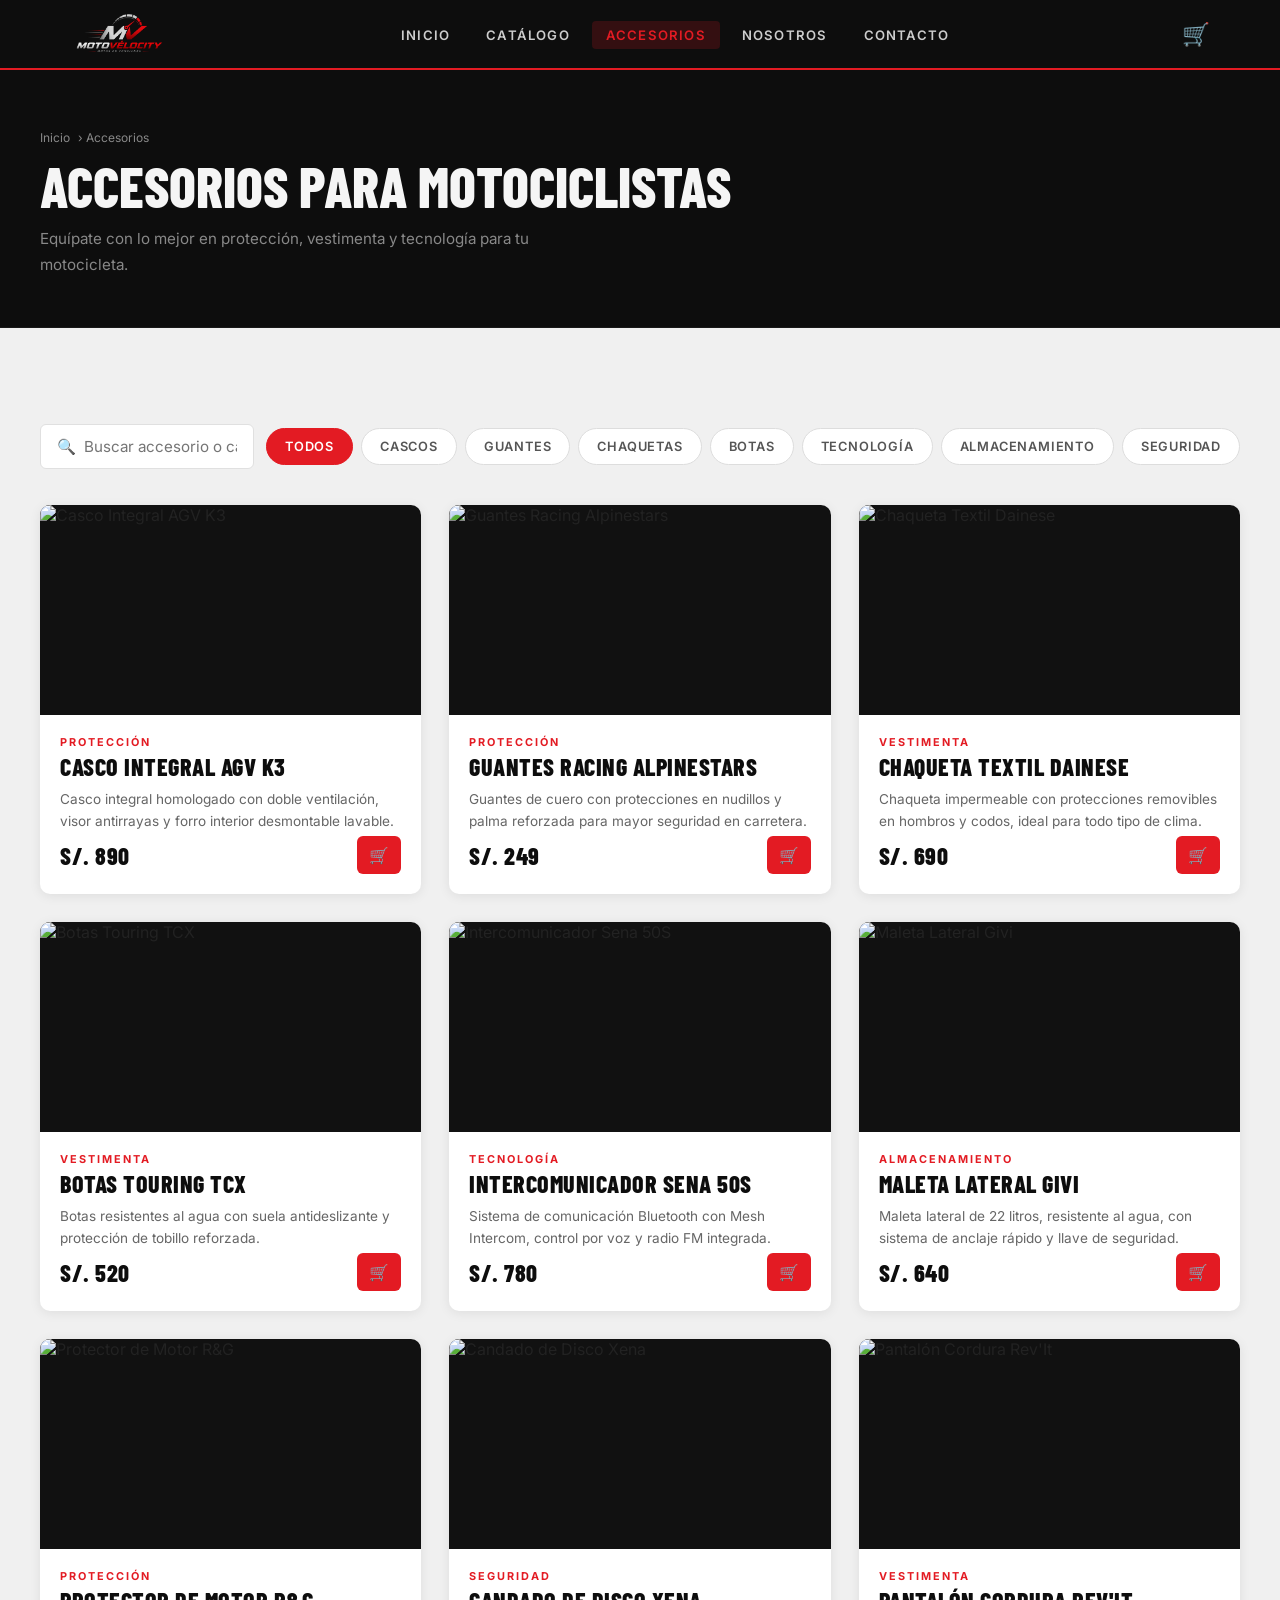
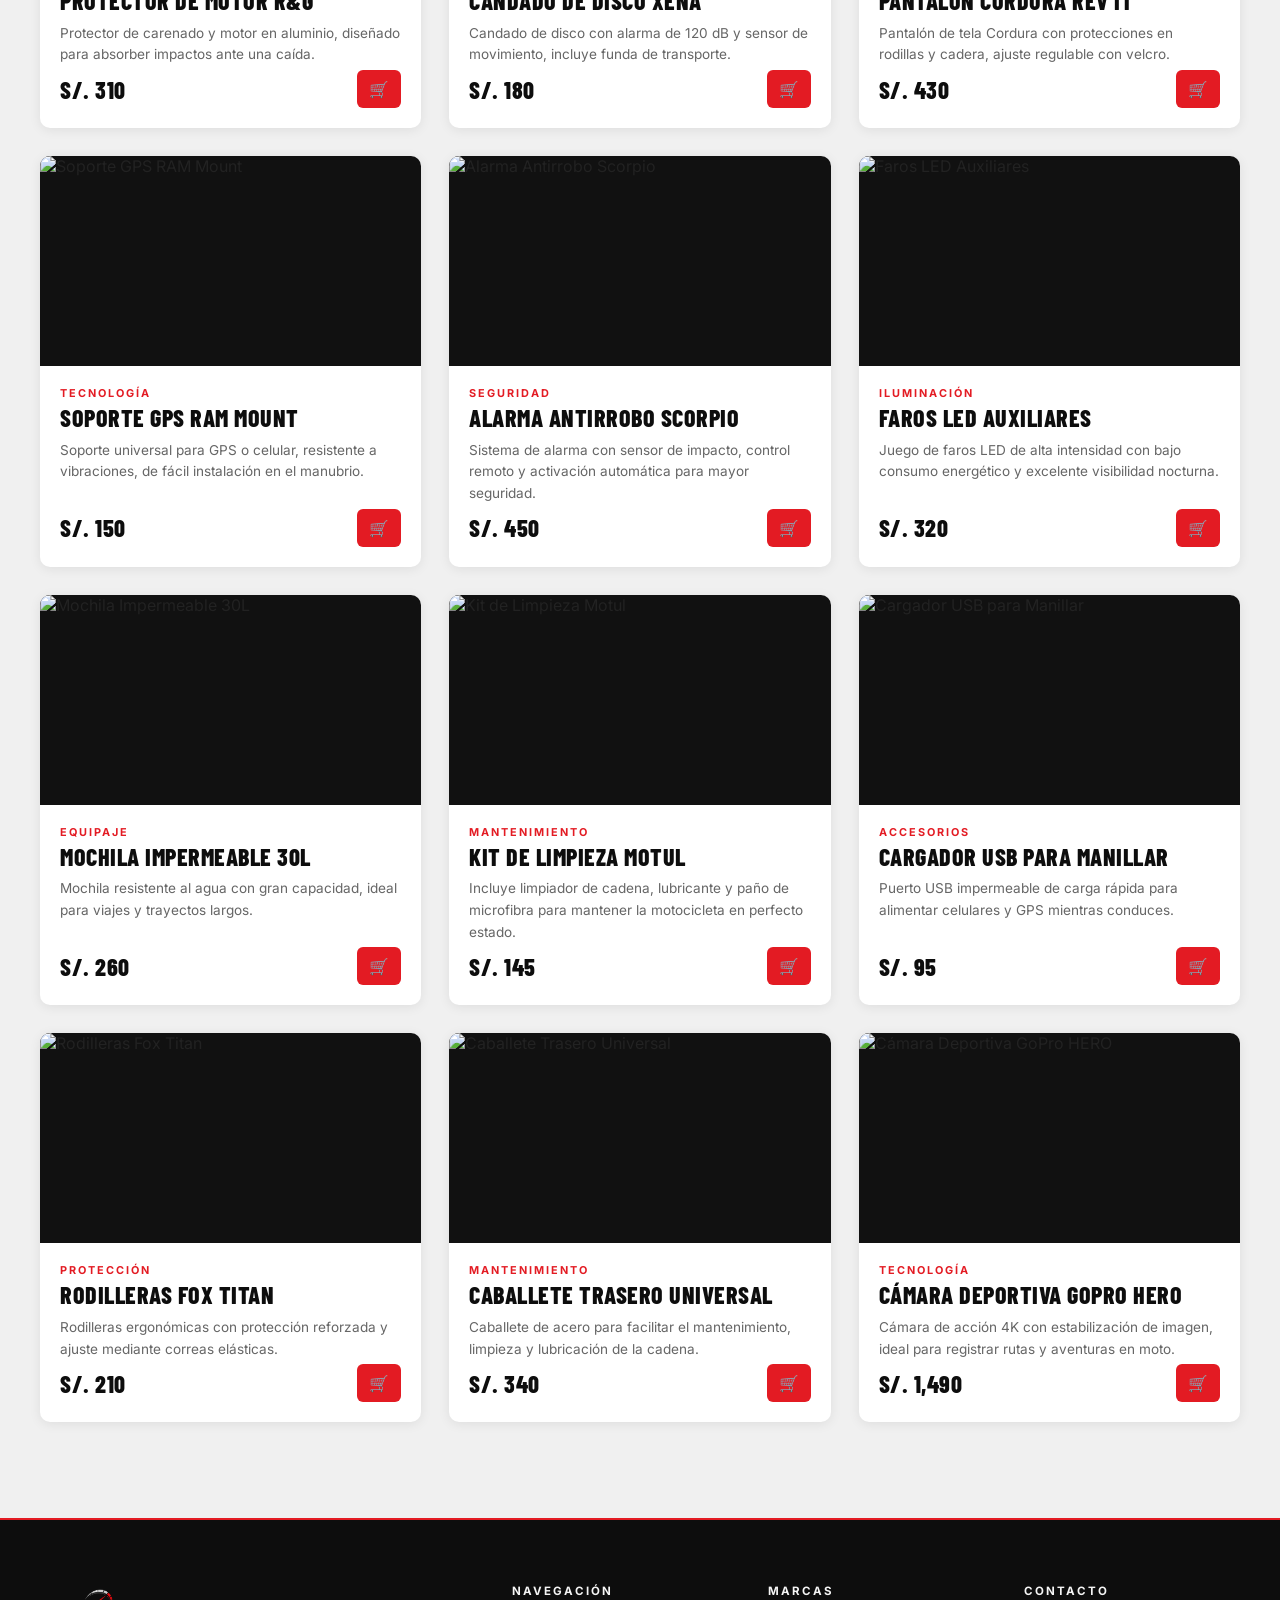
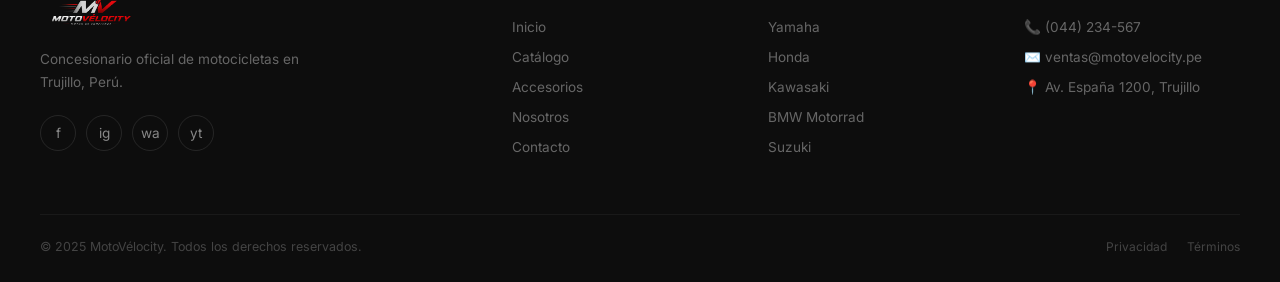
==== accesorios.html @ 713d96ee "Add files via upload" ====
<!DOCTYPE html>
<html lang="es">
<head>
  <meta charset="UTF-8">
  <meta name="viewport" content="width=device-width, initial-scale=1.0">
  <meta name="description" content="Accesorios para motociclistas MotoVélocity — cascos, guantes, chaquetas, botas y más en Trujillo, Perú.">
  <title>MotoVélocity — Accesorios</title>
  <link rel="preconnect" href="https://fonts.googleapis.com">
  <link rel="stylesheet" href="estilos.css">
</head>
<body>

<header>
  <div class="header-inner">
    <a href="index.html" class="logo-link">
      <img src="logo_pagina.png" alt="MotoVélocity" class="logo-img">
    </a>
    <nav>
      <ul class="menu">
        <li><a href="index.html">Inicio</a></li>
        <li><a href="catalogo.html">Catálogo</a></li>
        <li><a href="accesorios.html" class="active">Accesorios</a></li>
        <li><a href="nosotros.html">Nosotros</a></li>
        <li><a href="contacto.html">Contacto</a></li>
      </ul>
    </nav>
    <div class="nav-carrito">
      <button class="btn-carrito" id="btn-carrito" aria-label="Abrir carrito">
        🛒
        <span class="carrito-badge" id="carrito-badge">0</span>
      </button>
      <button class="menu-toggle" id="menu-toggle" aria-label="Menú">
        <span></span><span></span><span></span>
      </button>
    </div>
  </div>
</header>

<div class="carrito-overlay" id="carrito-overlay"></div>
<aside class="carrito-drawer" id="carrito-drawer">
  <div class="carrito-header">
    <h3>Tu Carrito</h3>
    <button class="btn-cerrar-carrito" id="btn-cerrar-carrito">✕</button>
  </div>
  <div class="carrito-items" id="carrito-items"></div>
  <div class="carrito-footer">
    <div class="carrito-total"><span>Total</span><strong id="carrito-total">S/. 0</strong></div>
    <button class="btn-checkout" id="btn-checkout">Reservar ahora</button>
    <button class="btn-vaciar" id="btn-vaciar">Vaciar carrito</button>
  </div>
</aside>
<div class="toast" id="toast"></div>

<main>
  <div class="page-hero">
    <div class="page-hero-inner">
      <div class="breadcrumb"><a href="index.html">Inicio</a> › Accesorios</div>
      <h1>Accesorios para Motociclistas</h1>
      <p>Equípate con lo mejor en protección, vestimenta y tecnología para tu motocicleta.</p>
    </div>
  </div>

  <section class="seccion seccion-clara">
    <div class="contenedor">

      <!-- Buscador y filtros -->
      <div class="barra-busqueda">
        <input type="text" id="buscador-accesorios" class="input-busqueda" placeholder="🔍  Buscar accesorio o categoría...">
        <div class="filtros-grupo">
          <button class="filtro-btn activo" data-filtro="todos">Todos</button>
          <button class="filtro-btn" data-filtro="casco">Cascos</button>
          <button class="filtro-btn" data-filtro="guantes">Guantes</button>
          <button class="filtro-btn" data-filtro="chaqueta">Chaquetas</button>
          <button class="filtro-btn" data-filtro="botas">Botas</button>
          <button class="filtro-btn" data-filtro="intercomunicador">Tecnología</button>
          <button class="filtro-btn" data-filtro="maleta">Almacenamiento</button>
          <button class="filtro-btn" data-filtro="candado">Seguridad</button>
        </div>
      </div>

      <!-- Grid de accesorios (renderizado por JS) -->
      <div class="grid-motos" id="grid-accesorios"></div>
    </div>
  </section>
</main>

<footer>
  <div class="footer-contenido contenedor">
    <div>
      <img src="logo_pagina.png" alt="MotoVélocity" class="footer-logo-img">
      <p class="footer-desc">Concesionario oficial de motocicletas en Trujillo, Perú.</p>
      <div class="footer-social">
        <a href="#" title="Facebook">f</a>
        <a href="#" title="Instagram">ig</a>
        <a href="#" title="WhatsApp">wa</a>
        <a href="#" title="YouTube">yt</a>
      </div>
    </div>
    <div class="footer-col">
      <h4>Navegación</h4>
      <ul>
        <li><a href="index.html">Inicio</a></li>
        <li><a href="catalogo.html">Catálogo</a></li>
        <li><a href="accesorios.html">Accesorios</a></li>
        <li><a href="nosotros.html">Nosotros</a></li>
        <li><a href="contacto.html">Contacto</a></li>
      </ul>
    </div>
    <div class="footer-col">
      <h4>Marcas</h4>
      <ul>
        <li><a href="catalogo.html">Yamaha</a></li>
        <li><a href="catalogo.html">Honda</a></li>
        <li><a href="catalogo.html">Kawasaki</a></li>
        <li><a href="catalogo.html">BMW Motorrad</a></li>
        <li><a href="catalogo.html">Suzuki</a></li>
      </ul>
    </div>
    <div class="footer-col">
      <h4>Contacto</h4>
      <ul>
        <li><a href="tel:+51044234567">📞 (044) 234-567</a></li>
        <li><a href="mailto:ventas@motovelocity.pe">✉️ ventas@motovelocity.pe</a></li>
        <li><a href="#">📍 Av. España 1200, Trujillo</a></li>
      </ul>
    </div>
  </div>
  <div class="footer-bottom contenedor">
    <p class="footer-copy">© 2025 MotoVélocity. Todos los derechos reservados.</p>
    <div class="footer-legal"><a href="#">Privacidad</a><a href="#">Términos</a></div>
  </div>
</footer>

<script src="script.js"></script>
</body>
</html>
---- estilos.css ----
/* ============================================================
   MOTOVELOCITY — ESTILOS PRINCIPALES
   Paleta: #0d0d0d negro | #e31b23 rojo | #f5f5f5 blanco humo
           #1a1a1a carbón | #2c2c2c grafito | #c8a84b dorado
   ============================================================ */

@import url('https://fonts.googleapis.com/css2?family=Barlow+Condensed:wght@400;600;700;800&family=Inter:wght@300;400;500;600&display=swap');

/* ── VARIABLES ─────────────────────────────────────────────── */
:root {
  --rojo:     #e31b23;
  --rojo-osc: #b01219;
  --negro:    #0d0d0d;
  --carbon:   #1a1a1a;
  --grafito:  #2c2c2c;
  --plata:    #888888;
  --humo:     #f0f0f0;
  --blanco:   #f5f5f5;
  --dorado:   #c8a84b;
  --radio:    6px;
  --sombra:   0 4px 24px rgba(0,0,0,0.15);
  --trans:    0.25s ease;
}

/* ── RESET & BASE ───────────────────────────────────────────── */
*, *::before, *::after { margin: 0; padding: 0; box-sizing: border-box; }

html { scroll-behavior: smooth; font-size: 16px; }

body {
  font-family: 'Inter', Arial, sans-serif;
  background-color: var(--humo);
  color: #222;
  overflow-x: hidden;
}

img { display: block; max-width: 100%; }
a { color: inherit; text-decoration: none; }
ul { list-style: none; }
button { font-family: inherit; cursor: pointer; }

/* ── TIPOGRAFÍA DISPLAY ─────────────────────────────────────── */
.display { font-family: 'Barlow Condensed', Arial, sans-serif; }

/* ── ANIMACIONES SCROLL ─────────────────────────────────────── */
.reveal {
  opacity: 0;
  transform: translateY(32px);
  transition: opacity 0.6s ease, transform 0.6s ease;
}
.reveal.visible {
  opacity: 1;
  transform: translateY(0);
}
.reveal-left  { opacity:0; transform:translateX(-40px); transition: opacity .6s ease, transform .6s ease; }
.reveal-right { opacity:0; transform:translateX( 40px); transition: opacity .6s ease, transform .6s ease; }
.reveal-left.visible, .reveal-right.visible { opacity:1; transform:translateX(0); }

/* ── ENCABEZADO ─────────────────────────────────────────────── */
header {
  background-color: var(--negro);
  border-bottom: 2px solid var(--rojo);
  position: sticky;
  top: 0;
  z-index: 200;
  transition: box-shadow var(--trans);
}
header.scrolled { box-shadow: 0 2px 20px rgba(0,0,0,0.5); }

.header-inner {
  max-width: 1200px;
  margin: 0 auto;
  padding: 0 24px;
  height: 68px;
  display: flex;
  align-items: center;
  justify-content: space-between;
  gap: 16px;
}

.logo-link { display: flex; align-items: center; flex-shrink: 0; }
.logo-img  { height: 52px; width: auto; }

/* Nav links */
.menu { display: flex; align-items: center; gap: 8px; }
.menu a {
  color: #ccc;
  font-size: 0.82rem;
  font-weight: 600;
  text-transform: uppercase;
  letter-spacing: 1.2px;
  padding: 6px 14px;
  border-radius: 4px;
  transition: color var(--trans), background var(--trans);
  white-space: nowrap;
}
.menu a:hover, .menu a.active { color: #fff; background: rgba(227,27,35,0.18); }
.menu a.active { color: var(--rojo); }

/* Carrito en nav */
.nav-carrito {
  position: relative;
  display: flex;
  align-items: center;
  gap: 20px;
}
.btn-carrito {
  background: none;
  border: none;
  color: #ccc;
  font-size: 1.4rem;
  padding: 6px;
  display: flex;
  align-items: center;
  gap: 6px;
  transition: color var(--trans);
  position: relative;
}
.btn-carrito:hover { color: var(--rojo); }
.carrito-badge {
  position: absolute;
  top: -4px;
  right: -6px;
  background: var(--rojo);
  color: #fff;
  font-size: 0.65rem;
  font-weight: 700;
  width: 18px;
  height: 18px;
  border-radius: 50%;
  display: flex;
  align-items: center;
  justify-content: center;
  display: none;
}
.carrito-badge.visible { display: flex; }

/* Hamburguesa */
.menu-toggle {
  display: none;
  background: none;
  border: none;
  flex-direction: column;
  gap: 5px;
  padding: 8px;
  align-items: center;
  justify-content: center;
  z-index: 300;
}
.menu-toggle span {
  display: block;
  width: 24px;
  height: 2px;
  background: #ccc;
  border-radius: 2px;
  transition: all 0.3s;
}
.menu-toggle.activo span:nth-child(1) { transform: translateY(7px) rotate(45deg); }
.menu-toggle.activo span:nth-child(2) { opacity: 0; }
.menu-toggle.activo span:nth-child(3) { transform: translateY(-7px) rotate(-45deg); }

/* ── CARRITO LATERAL (DRAWER) ───────────────────────────────── */
.carrito-overlay {
  position: fixed;
  inset: 0;
  background: rgba(0,0,0,0.6);
  z-index: 400;
  opacity: 0;
  pointer-events: none;
  transition: opacity var(--trans);
}
.carrito-overlay.open { opacity: 1; pointer-events: all; }

.carrito-drawer {
  position: fixed;
  top: 0;
  right: -420px;
  width: 380px;
  max-width: 100vw;
  height: 100vh;
  background: var(--carbon);
  z-index: 500;
  display: flex;
  flex-direction: column;
  transition: right 0.35s ease;
  border-left: 2px solid var(--rojo);
}
.carrito-drawer.open { right: 0; }

.carrito-header {
  display: flex;
  align-items: center;
  justify-content: space-between;
  padding: 20px 24px;
  border-bottom: 1px solid var(--grafito);
}
.carrito-header h3 {
  font-family: 'Barlow Condensed', sans-serif;
  font-size: 1.4rem;
  font-weight: 700;
  letter-spacing: 1px;
  color: var(--blanco);
  text-transform: uppercase;
}
.btn-cerrar-carrito {
  background: none;
  border: none;
  color: var(--plata);
  font-size: 1.5rem;
  line-height: 1;
  padding: 4px;
  transition: color var(--trans);
}
.btn-cerrar-carrito:hover { color: var(--rojo); }

.carrito-items {
  flex: 1;
  overflow-y: auto;
  padding: 16px 24px;
}
.carrito-vacio {
  text-align: center;
  padding: 60px 20px;
  color: var(--plata);
}
.carrito-vacio .icon { font-size: 3rem; margin-bottom: 12px; }
.carrito-vacio p { font-size: 0.95rem; }

.carrito-item {
  display: flex;
  gap: 14px;
  align-items: center;
  padding: 14px 0;
  border-bottom: 1px solid rgba(255,255,255,0.06);
}
.carrito-item img {
  width: 70px;
  height: 52px;
  object-fit: cover;
  border-radius: 4px;
  flex-shrink: 0;
}
.carrito-item-info { flex: 1; min-width: 0; }
.carrito-item-info .marca-tag { font-size: 0.68rem; color: var(--rojo); font-weight: 700; text-transform: uppercase; letter-spacing: 1px; }
.carrito-item-info h4 { font-size: 0.9rem; font-weight: 600; color: var(--blanco); margin: 2px 0 4px; white-space: nowrap; overflow: hidden; text-overflow: ellipsis; }
.carrito-item-info .precio-item { font-size: 0.85rem; color: var(--dorado); font-weight: 600; }
.btn-quitar { background: none; border: none; color: var(--plata); font-size: 1rem; padding: 4px; transition: color var(--trans); flex-shrink: 0; }
.btn-quitar:hover { color: var(--rojo); }

.carrito-footer {
  padding: 20px 24px;
  border-top: 1px solid var(--grafito);
}
.carrito-total {
  display: flex;
  justify-content: space-between;
  align-items: center;
  margin-bottom: 16px;
}
.carrito-total span { color: var(--plata); font-size: 0.9rem; }
.carrito-total strong { color: var(--blanco); font-size: 1.2rem; font-family: 'Barlow Condensed', sans-serif; letter-spacing: 1px; }
.btn-checkout {
  width: 100%;
  padding: 14px;
  background: var(--rojo);
  color: #fff;
  border: none;
  border-radius: var(--radio);
  font-size: 0.95rem;
  font-weight: 700;
  text-transform: uppercase;
  letter-spacing: 1px;
  transition: background var(--trans);
  margin-bottom: 10px;
}
.btn-checkout:hover { background: var(--rojo-osc); }
.btn-vaciar {
  width: 100%;
  padding: 10px;
  background: transparent;
  color: var(--plata);
  border: 1px solid var(--grafito);
  border-radius: var(--radio);
  font-size: 0.82rem;
  transition: all var(--trans);
}
.btn-vaciar:hover { border-color: var(--rojo); color: var(--rojo); }

/* ── TOAST NOTIFICACIÓN ─────────────────────────────────────── */
.toast {
  position: fixed;
  bottom: 28px;
  right: 28px;
  background: var(--grafito);
  color: var(--blanco);
  padding: 14px 20px;
  border-radius: var(--radio);
  border-left: 4px solid var(--rojo);
  font-size: 0.88rem;
  font-weight: 500;
  z-index: 600;
  transform: translateY(80px);
  opacity: 0;
  transition: all 0.35s ease;
  max-width: 300px;
}
.toast.show { transform: translateY(0); opacity: 1; }

/* ── HERO ───────────────────────────────────────────────────── */
.seccion-hero {
  position: relative;
  background: var(--negro);
  min-height: 92vh;
  display: flex;
  align-items: center;
  justify-content: center;
  overflow: hidden;
}
.hero-bg {
  position: absolute;
  inset: 0;
  background-image: url('https://images.unsplash.com/photo-1558618666-fcd25c85cd64?w=1800&q=80');
  background-size: cover;
  background-position: center;
  opacity: 0.3;
  transform: scale(1.04);
  transition: transform 8s ease;
}
.seccion-hero:hover .hero-bg { transform: scale(1.0); }
.hero-overlay {
  position: absolute;
  inset: 0;
  background: linear-gradient(135deg, rgba(13,13,13,0.95) 40%, rgba(227,27,35,0.12) 100%);
}

.contenido-hero {
  position: relative;
  z-index: 2;
  text-align: left;
  max-width: 1200px;
  margin: 0 auto;
  padding: 80px 24px;
  width: 100%;
}
.hero-eyebrow {
  display: inline-flex;
  align-items: center;
  gap: 10px;
  font-size: 0.75rem;
  font-weight: 700;
  text-transform: uppercase;
  letter-spacing: 3px;
  color: var(--rojo);
  margin-bottom: 20px;
}
.hero-eyebrow::before {
  content: '';
  display: block;
  width: 32px;
  height: 2px;
  background: var(--rojo);
}
.contenido-hero h1 {
  font-family: 'Barlow Condensed', sans-serif;
  font-size: clamp(3rem, 8vw, 7rem);
  font-weight: 800;
  color: var(--blanco);
  text-transform: uppercase;
  line-height: 0.92;
  letter-spacing: -1px;
  margin-bottom: 8px;
}
.contenido-hero h1 em {
  color: var(--rojo);
  font-style: normal;
  display: block;
}
.contenido-hero .hero-sub {
  font-size: 1.05rem;
  color: #aaa;
  margin: 24px 0 40px;
  max-width: 480px;
  line-height: 1.7;
  font-weight: 300;
}
.botones-hero {
  display: flex;
  flex-wrap: wrap;
  gap: 14px;
}

/* Hero stats */
.hero-stats {
  display: flex;
  gap: 40px;
  margin-top: 64px;
  padding-top: 40px;
  border-top: 1px solid rgba(255,255,255,0.08);
}
.hero-stat-num {
  font-family: 'Barlow Condensed', sans-serif;
  font-size: 2.4rem;
  font-weight: 800;
  color: var(--blanco);
  line-height: 1;
}
.hero-stat-num span { color: var(--rojo); }
.hero-stat-label { font-size: 0.75rem; color: var(--plata); text-transform: uppercase; letter-spacing: 1px; margin-top: 4px; }

/* ── BOTONES GENERALES ──────────────────────────────────────── */
.boton-principal {
  display: inline-flex;
  align-items: center;
  gap: 8px;
  background: var(--rojo);
  color: #fff;
  padding: 14px 32px;
  font-weight: 700;
  font-size: 0.88rem;
  text-transform: uppercase;
  letter-spacing: 1.5px;
  border-radius: var(--radio);
  border: 2px solid var(--rojo);
  transition: background var(--trans), transform var(--trans);
}
.boton-principal:hover { background: var(--rojo-osc); border-color: var(--rojo-osc); transform: translateY(-2px); }

.boton-secundario {
  display: inline-flex;
  align-items: center;
  gap: 8px;
  background: transparent;
  color: var(--blanco);
  padding: 12px 32px;
  font-weight: 700;
  font-size: 0.88rem;
  text-transform: uppercase;
  letter-spacing: 1.5px;
  border-radius: var(--radio);
  border: 2px solid rgba(255,255,255,0.3);
  transition: all var(--trans);
}
.boton-secundario:hover { border-color: var(--blanco); background: rgba(255,255,255,0.08); transform: translateY(-2px); }

/* ── SECCIONES BASE ─────────────────────────────────────────── */
.seccion {
  padding: 96px 24px;
}
.seccion-clara { background: var(--humo); }
.seccion-oscura { background: var(--carbon); }
.seccion-negra  { background: var(--negro); }

.contenedor {
  max-width: 1200px;
  margin: 0 auto;
  width: 100%;
}

.titulo-seccion {
  font-family: 'Barlow Condensed', sans-serif;
  font-size: clamp(1.8rem, 4vw, 2.8rem);
  font-weight: 800;
  text-transform: uppercase;
  letter-spacing: 1px;
  color: var(--negro);
  margin-bottom: 6px;
  line-height: 1.1;
}
.seccion-oscura .titulo-seccion,
.seccion-negra  .titulo-seccion { color: var(--blanco); }

.titulo-seccion::after {
  content: '';
  display: block;
  width: 48px;
  height: 3px;
  background: var(--rojo);
  margin-top: 12px;
}

.subtitulo-seccion {
  font-size: 0.95rem;
  color: #666;
  margin: 14px 0 48px;
  line-height: 1.7;
  max-width: 520px;
  font-weight: 300;
}
.seccion-oscura .subtitulo-seccion,
.seccion-negra  .subtitulo-seccion { color: #999; }

/* ── MARCAS STRIP ───────────────────────────────────────────── */
.marcas-strip {
  background: var(--grafito);
  border-top: 1px solid rgba(255,255,255,0.04);
  border-bottom: 1px solid rgba(255,255,255,0.04);
  padding: 24px 24px;
}
.marcas-inner {
  max-width: 1200px;
  margin: 0 auto;
  display: flex;
  align-items: center;
  justify-content: space-between;
  gap: 24px;
  flex-wrap: wrap;
}
.marca-logo {
  font-family: 'Barlow Condensed', sans-serif;
  font-size: 1.3rem;
  font-weight: 800;
  color: rgba(255,255,255,0.25);
  letter-spacing: 3px;
  text-transform: uppercase;
  transition: color var(--trans);
}
.marca-logo:hover { color: rgba(255,255,255,0.7); }

/* ── FILTROS Y BUSCADOR ─────────────────────────────────────── */
.barra-busqueda {
  display: flex;
  gap: 12px;
  flex-wrap: wrap;
  margin-bottom: 36px;
  align-items: center;
}
.input-busqueda {
  flex: 1;
  min-width: 200px;
  padding: 12px 18px;
  border: 1px solid #ddd;
  border-radius: var(--radio);
  font-size: 0.9rem;
  font-family: inherit;
  background: #fff;
  color: #222;
  outline: none;
  transition: border-color var(--trans), box-shadow var(--trans);
}
.input-busqueda:focus { border-color: var(--rojo); box-shadow: 0 0 0 3px rgba(227,27,35,0.1); }

.filtros-grupo {
  display: flex;
  gap: 8px;
  flex-wrap: wrap;
}
.filtro-btn {
  padding: 10px 18px;
  border: 1.5px solid #ddd;
  border-radius: 30px;
  font-size: 0.8rem;
  font-weight: 600;
  text-transform: uppercase;
  letter-spacing: 0.8px;
  background: #fff;
  color: #555;
  transition: all var(--trans);
}
.filtro-btn:hover { border-color: var(--rojo); color: var(--rojo); }
.filtro-btn.activo { background: var(--rojo); border-color: var(--rojo); color: #fff; }

/* ── GRID CATÁLOGO ──────────────────────────────────────────── */
.grid-motos {
  display: grid;
  grid-template-columns: repeat(auto-fill, minmax(300px, 1fr));
  gap: 28px;
}

.tarjeta-moto {
  background: #fff;
  border-radius: 10px;
  overflow: hidden;
  box-shadow: 0 2px 12px rgba(0,0,0,0.08);
  transition: transform var(--trans), box-shadow var(--trans);
  display: flex;
  flex-direction: column;
}
.tarjeta-moto:hover { transform: translateY(-6px); box-shadow: 0 12px 36px rgba(0,0,0,0.14); }

.tarjeta-img-wrap {
  position: relative;
  overflow: hidden;
  background: #111;
}
.tarjeta-img-wrap img {
  width: 100%;
  height: 210px;
  object-fit: cover;
  transition: transform 0.45s ease;
}
.tarjeta-moto:hover .tarjeta-img-wrap img { transform: scale(1.06); }

.tarjeta-badge {
  position: absolute;
  top: 14px;
  left: 14px;
  background: var(--rojo);
  color: #fff;
  font-size: 0.68rem;
  font-weight: 700;
  text-transform: uppercase;
  letter-spacing: 1px;
  padding: 4px 10px;
  border-radius: 3px;
}
.tarjeta-badge.dorado { background: var(--dorado); color: var(--negro); }

.tarjeta-info {
  padding: 20px;
  display: flex;
  flex-direction: column;
  flex: 1;
}
.marca {
  font-size: 0.68rem;
  font-weight: 700;
  text-transform: uppercase;
  letter-spacing: 2px;
  color: var(--rojo);
  margin-bottom: 5px;
}
.tarjeta-info h3 {
  font-family: 'Barlow Condensed', sans-serif;
  font-size: 1.5rem;
  font-weight: 800;
  text-transform: uppercase;
  letter-spacing: 0.5px;
  color: var(--negro);
  margin-bottom: 8px;
  line-height: 1.1;
}
.tarjeta-info p {
  font-size: 0.85rem;
  color: #666;
  line-height: 1.6;
  flex: 1;
}

.tarjeta-specs {
  display: flex;
  gap: 16px;
  margin: 14px 0;
  padding: 12px 0;
  border-top: 1px solid #f0f0f0;
  border-bottom: 1px solid #f0f0f0;
}
.spec {
  display: flex;
  flex-direction: column;
  gap: 2px;
}
.spec-val { font-size: 0.92rem; font-weight: 700; color: var(--negro); }
.spec-key { font-size: 0.68rem; color: #999; text-transform: uppercase; letter-spacing: 0.8px; }

.tarjeta-footer {
  display: flex;
  align-items: center;
  justify-content: space-between;
  margin-top: 4px;
}
.precio {
  font-family: 'Barlow Condensed', sans-serif;
  font-size: 1.5rem;
  font-weight: 800;
  color: var(--negro);
  letter-spacing: 0.5px;
}
.precio-cuota { font-size: 0.75rem; color: var(--plata); display: block; margin-top: 1px; }

.tarjeta-acciones {
  display: flex;
  gap: 8px;
}
.btn-detalle {
  padding: 9px 16px;
  background: var(--negro);
  color: #fff;
  border: none;
  border-radius: var(--radio);
  font-size: 0.78rem;
  font-weight: 700;
  text-transform: uppercase;
  letter-spacing: 0.8px;
  transition: background var(--trans);
  white-space: nowrap;
}
.btn-detalle:hover { background: var(--grafito); }
.btn-add-carrito {
  padding: 9px 12px;
  background: var(--rojo);
  color: #fff;
  border: none;
  border-radius: var(--radio);
  font-size: 1rem;
  display: flex;
  align-items: center;
  transition: background var(--trans), transform 0.15s;
}
.btn-add-carrito:hover { background: var(--rojo-osc); transform: scale(1.08); }

/* Sin resultados */
.sin-resultados {
  grid-column: 1 / -1;
  text-align: center;
  padding: 60px 20px;
  color: var(--plata);
}
.sin-resultados .icon { font-size: 3rem; margin-bottom: 12px; }

/* ── TABLA COMPARATIVA ──────────────────────────────────────── */
.tabla-contenedor { overflow-x: auto; -webkit-overflow-scrolling: touch; border-radius: 10px; }

table {
  width: 100%;
  min-width: 520px;
  border-collapse: collapse;
  background: var(--grafito);
  border-radius: 10px;
  overflow: hidden;
}
thead { background: var(--rojo); }
thead th {
  color: #fff;
  padding: 16px 20px;
  text-align: left;
  font-size: 0.78rem;
  text-transform: uppercase;
  letter-spacing: 1.2px;
  font-weight: 700;
  white-space: nowrap;
}
tbody tr { border-bottom: 1px solid rgba(255,255,255,0.05); transition: background var(--trans); }
tbody tr:hover { background: rgba(255,255,255,0.05); }
tbody td { padding: 14px 20px; color: #ccc; font-size: 0.88rem; }
tbody td:first-child { color: var(--blanco); font-weight: 600; }
tbody tr:nth-child(even) { background: rgba(255,255,255,0.02); }

/* ── GALERÍA ────────────────────────────────────────────────── */
.galeria-grid {
  display: grid;
  grid-template-columns: repeat(auto-fill, minmax(240px, 1fr));
  gap: 16px;
}
.galeria-item {
  position: relative;
  overflow: hidden;
  border-radius: 8px;
  aspect-ratio: 4/3;
  cursor: pointer;
}
.galeria-item img {
  width: 100%;
  height: 100%;
  object-fit: cover;
  transition: transform 0.45s ease;
}
.galeria-item:hover img { transform: scale(1.08); }
.galeria-item-overlay {
  position: absolute;
  inset: 0;
  background: linear-gradient(to top, rgba(0,0,0,0.5) 0%, transparent 60%);
  opacity: 0;
  transition: opacity var(--trans);
}
.galeria-item:hover .galeria-item-overlay { opacity: 1; }

/* ── VENTAJAS / NOSOTROS ────────────────────────────────────── */
.ventajas-grid {
  display: grid;
  grid-template-columns: repeat(auto-fill, minmax(260px, 1fr));
  gap: 24px;
}
.ventaja {
  background: var(--grafito);
  border-radius: 10px;
  padding: 32px 28px;
  border-top: 3px solid var(--rojo);
  transition: transform var(--trans), box-shadow var(--trans);
}
.ventaja:hover { transform: translateY(-4px); box-shadow: 0 12px 32px rgba(0,0,0,0.3); }
.ventaja-icono { font-size: 2.4rem; margin-bottom: 16px; }
.ventaja h3 {
  font-family: 'Barlow Condensed', sans-serif;
  color: var(--blanco);
  font-size: 1.2rem;
  font-weight: 700;
  text-transform: uppercase;
  letter-spacing: 1px;
  margin-bottom: 10px;
}
.ventaja p { color: #aaa; font-size: 0.88rem; line-height: 1.7; }

/* Equipo */
.equipo-grid {
  display: grid;
  grid-template-columns: repeat(auto-fill, minmax(240px, 1fr));
  gap: 28px;
  margin-top: 12px;
}
.equipo-card {
  text-align: center;
  background: var(--grafito);
  border-radius: 10px;
  overflow: hidden;
  transition: transform var(--trans);
}
.equipo-card:hover { transform: translateY(-4px); }
.equipo-card img { width: 100%; height: 220px; object-fit: cover; object-position: top; filter: grayscale(30%); transition: filter var(--trans); }
.equipo-card:hover img { filter: grayscale(0%); }
.equipo-info { padding: 20px; }
.equipo-info h4 { font-family: 'Barlow Condensed', sans-serif; font-size: 1.2rem; font-weight: 700; color: var(--blanco); text-transform: uppercase; margin-bottom: 4px; }
.equipo-info span { font-size: 0.78rem; color: var(--rojo); font-weight: 600; text-transform: uppercase; letter-spacing: 1px; }

/* Contador */
.contadores-grid {
  display: grid;
  grid-template-columns: repeat(4, 1fr);
  gap: 0;
}
.contador-item {
  text-align: center;
  padding: 40px 20px;
  border-right: 1px solid rgba(255,255,255,0.06);
}
.contador-item:last-child { border-right: none; }
.contador-num {
  font-family: 'Barlow Condensed', sans-serif;
  font-size: clamp(2.5rem, 5vw, 4rem);
  font-weight: 800;
  color: var(--blanco);
  line-height: 1;
  margin-bottom: 8px;
}
.contador-num span { color: var(--rojo); }
.contador-label { font-size: 0.78rem; color: var(--plata); text-transform: uppercase; letter-spacing: 1.5px; }

/* ── TESTIMONIOS ────────────────────────────────────────────── */
.testimonios-grid {
  display: grid;
  grid-template-columns: repeat(auto-fill, minmax(300px, 1fr));
  gap: 24px;
}
.testimonio {
  background: var(--grafito);
  border-radius: 10px;
  padding: 28px;
  position: relative;
}
.testimonio::before {
  content: '"';
  position: absolute;
  top: 16px;
  right: 20px;
  font-size: 5rem;
  color: rgba(227,27,35,0.15);
  font-family: Georgia, serif;
  line-height: 1;
}
.testimonio-estrellas { color: var(--dorado); font-size: 0.9rem; margin-bottom: 14px; }
.testimonio p { font-size: 0.9rem; color: #bbb; line-height: 1.7; margin-bottom: 20px; font-style: italic; }
.testimonio-autor { display: flex; align-items: center; gap: 12px; }
.testimonio-autor img { width: 44px; height: 44px; border-radius: 50%; object-fit: cover; }
.testimonio-autor h5 { font-size: 0.88rem; font-weight: 600; color: var(--blanco); }
.testimonio-autor span { font-size: 0.75rem; color: var(--plata); }

/* ── FORMULARIO DE CONTACTO ─────────────────────────────────── */
.contacto-layout {
  display: grid;
  grid-template-columns: 1fr 2fr;
  gap: 60px;
  align-items: start;
}

.info-contacto { padding-top: 4px; }
.info-contacto h3 {
  font-family: 'Barlow Condensed', sans-serif;
  font-size: 1.4rem;
  font-weight: 700;
  text-transform: uppercase;
  color: var(--negro);
  margin-bottom: 24px;
  letter-spacing: 1px;
}
.contacto-dato {
  display: flex;
  gap: 14px;
  align-items: flex-start;
  margin-bottom: 20px;
}
.contacto-dato-icon { font-size: 1.3rem; margin-top: 2px; flex-shrink: 0; }
.contacto-dato-text strong { display: block; font-size: 0.78rem; font-weight: 700; text-transform: uppercase; letter-spacing: 1px; color: #888; margin-bottom: 3px; }
.contacto-dato-text span { font-size: 0.92rem; color: #333; line-height: 1.5; }

.horario-tabla { margin-top: 28px; }
.horario-tabla h4 { font-size: 0.78rem; font-weight: 700; text-transform: uppercase; letter-spacing: 1px; color: #888; margin-bottom: 12px; }
.horario-fila { display: flex; justify-content: space-between; padding: 8px 0; border-bottom: 1px solid #eee; font-size: 0.85rem; }
.horario-fila:last-child { border-bottom: none; }
.horario-fila span:first-child { color: #555; }
.horario-fila span:last-child { color: var(--negro); font-weight: 600; }

.form-contacto { background: #fff; padding: 40px; border-radius: 12px; box-shadow: var(--sombra); }
.form-row { display: grid; grid-template-columns: 1fr 1fr; gap: 16px; }

.campo { margin-bottom: 20px; }
label {
  display: block;
  font-size: 0.75rem;
  font-weight: 700;
  color: #555;
  text-transform: uppercase;
  letter-spacing: 1px;
  margin-bottom: 7px;
}
input[type="text"],
input[type="email"],
input[type="tel"],
select,
textarea {
  width: 100%;
  padding: 12px 16px;
  border: 1.5px solid #e0e0e0;
  border-radius: var(--radio);
  font-size: 0.95rem;
  color: #222;
  background: #fff;
  font-family: inherit;
  outline: none;
  transition: border-color var(--trans), box-shadow var(--trans);
  -webkit-appearance: none;
  appearance: none;
}
input:focus, select:focus, textarea:focus {
  border-color: var(--rojo);
  box-shadow: 0 0 0 3px rgba(227,27,35,0.1);
}
textarea { resize: vertical; min-height: 120px; }

.campo-checkbox {
  display: flex;
  align-items: flex-start;
  gap: 12px;
  margin-bottom: 24px;
}
.campo-checkbox input[type="checkbox"] {
  width: 18px;
  height: 18px;
  min-width: 18px;
  accent-color: var(--rojo);
  margin-top: 2px;
}
.campo-checkbox label {
  font-size: 0.85rem;
  font-weight: 400;
  text-transform: none;
  letter-spacing: 0;
  color: #666;
  margin-bottom: 0;
  line-height: 1.5;
}
.campo-checkbox label a { color: var(--rojo); }

.boton-enviar {
  width: 100%;
  padding: 15px;
  background: var(--rojo);
  color: #fff;
  border: none;
  border-radius: var(--radio);
  font-size: 0.9rem;
  font-weight: 700;
  text-transform: uppercase;
  letter-spacing: 1.5px;
  cursor: pointer;
  transition: background var(--trans), transform var(--trans);
}
.boton-enviar:hover { background: var(--rojo-osc); transform: translateY(-2px); }

.mensaje-exito {
  display: none;
  margin-top: 16px;
  padding: 14px 18px;
  background: #edfaf3;
  border: 1px solid #6edba7;
  border-radius: var(--radio);
  color: #1a7a4a;
  font-size: 0.88rem;
  font-weight: 600;
  text-align: center;
}

/* ── PÁGINA DE DETALLE ──────────────────────────────────────── */
.detalle-hero {
  background: var(--negro);
  padding: 60px 24px;
}
.detalle-inner {
  max-width: 1200px;
  margin: 0 auto;
  display: grid;
  grid-template-columns: 1fr 1fr;
  gap: 60px;
  align-items: center;
}
.detalle-img-wrap {
  position: relative;
  border-radius: 12px;
  overflow: hidden;
  background: var(--grafito);
}
.detalle-img-wrap img { width: 100%; height: 380px; object-fit: cover; }

.detalle-info .breadcrumb {
  font-size: 0.75rem;
  color: var(--plata);
  margin-bottom: 16px;
  display: flex;
  gap: 8px;
  align-items: center;
}
.detalle-info .breadcrumb a { color: var(--plata); transition: color var(--trans); }
.detalle-info .breadcrumb a:hover { color: var(--rojo); }
.detalle-info .breadcrumb span { color: rgba(255,255,255,0.2); }

.detalle-info .marca-tag { font-size: 0.7rem; font-weight: 700; color: var(--rojo); text-transform: uppercase; letter-spacing: 2px; }
.detalle-info h1 {
  font-family: 'Barlow Condensed', sans-serif;
  font-size: clamp(2rem, 5vw, 3.5rem);
  font-weight: 800;
  color: var(--blanco);
  text-transform: uppercase;
  line-height: 1.0;
  margin: 8px 0 16px;
  letter-spacing: 0.5px;
}
.detalle-info .desc { font-size: 0.92rem; color: #aaa; line-height: 1.8; margin-bottom: 28px; }
.detalle-precio-wrap { margin-bottom: 28px; }
.detalle-precio {
  font-family: 'Barlow Condensed', sans-serif;
  font-size: 2.8rem;
  font-weight: 800;
  color: var(--blanco);
  letter-spacing: 1px;
}
.detalle-precio-cuota { font-size: 0.82rem; color: var(--dorado); margin-top: 4px; }

.detalle-specs-grid {
  display: grid;
  grid-template-columns: repeat(3, 1fr);
  gap: 1px;
  background: rgba(255,255,255,0.06);
  border-radius: 8px;
  overflow: hidden;
  margin-bottom: 28px;
}
.detalle-spec {
  background: var(--grafito);
  padding: 16px 14px;
  text-align: center;
}
.detalle-spec-val { font-family: 'Barlow Condensed', sans-serif; font-size: 1.4rem; font-weight: 800; color: var(--blanco); }
.detalle-spec-key { font-size: 0.68rem; color: var(--plata); text-transform: uppercase; letter-spacing: 0.8px; margin-top: 3px; }

.detalle-acciones { display: flex; gap: 12px; flex-wrap: wrap; }

.ficha-tecnica {
  background: var(--humo);
  padding: 80px 24px;
}
.ficha-grid {
  display: grid;
  grid-template-columns: 1fr 1fr;
  gap: 40px;
  margin-top: 24px;
}
.ficha-grupo h4 {
  font-family: 'Barlow Condensed', sans-serif;
  font-size: 1rem;
  font-weight: 700;
  text-transform: uppercase;
  letter-spacing: 1px;
  color: var(--rojo);
  margin-bottom: 16px;
}
.ficha-fila {
  display: flex;
  justify-content: space-between;
  padding: 10px 0;
  border-bottom: 1px solid #e0e0e0;
  font-size: 0.88rem;
}
.ficha-fila span:first-child { color: #666; }
.ficha-fila span:last-child { color: var(--negro); font-weight: 600; }

/* ── PIE DE PÁGINA ──────────────────────────────────────────── */
footer {
  background: var(--negro);
  border-top: 2px solid var(--rojo);
  padding: 64px 24px 28px;
}
.footer-contenido {
  max-width: 1200px;
  margin: 0 auto 48px;
  display: grid;
  grid-template-columns: 2fr 1fr 1fr 1fr;
  gap: 40px;
}
.footer-logo-img { height: 48px; margin-bottom: 16px; }
.footer-desc { font-size: 0.85rem; color: #666; line-height: 1.7; max-width: 260px; }
.footer-social { display: flex; gap: 10px; margin-top: 20px; }
.footer-social a {
  width: 36px;
  height: 36px;
  border: 1px solid rgba(255,255,255,0.1);
  border-radius: 50%;
  display: flex;
  align-items: center;
  justify-content: center;
  font-size: 0.85rem;
  color: var(--plata);
  transition: all var(--trans);
}
.footer-social a:hover { border-color: var(--rojo); color: var(--rojo); background: rgba(227,27,35,0.1); }

.footer-col h4 {
  font-size: 0.72rem;
  font-weight: 700;
  text-transform: uppercase;
  letter-spacing: 2px;
  color: var(--blanco);
  margin-bottom: 18px;
}
.footer-col ul li { margin-bottom: 10px; }
.footer-col ul a { font-size: 0.85rem; color: #666; transition: color var(--trans); }
.footer-col ul a:hover { color: var(--rojo); }

.footer-bottom {
  max-width: 1200px;
  margin: 0 auto;
  padding-top: 24px;
  border-top: 1px solid rgba(255,255,255,0.05);
  display: flex;
  align-items: center;
  justify-content: space-between;
  gap: 16px;
  flex-wrap: wrap;
}
.footer-copy { font-size: 0.78rem; color: #444; }
.footer-legal { display: flex; gap: 20px; }
.footer-legal a { font-size: 0.75rem; color: #444; transition: color var(--trans); }
.footer-legal a:hover { color: var(--rojo); }

/* ── PÁGINA HERO INTERNA (no inicio) ───────────────────────── */
.page-hero {
  background: var(--negro);
  padding: 60px 24px 50px;
  border-bottom: 1px solid rgba(255,255,255,0.05);
}
.page-hero-inner {
  max-width: 1200px;
  margin: 0 auto;
}
.page-hero .breadcrumb {
  display: flex;
  gap: 8px;
  align-items: center;
  font-size: 0.75rem;
  color: var(--plata);
  margin-bottom: 12px;
}
.page-hero .breadcrumb a { color: var(--plata); transition: color var(--trans); }
.page-hero .breadcrumb a:hover { color: var(--rojo); }
.page-hero h1 {
  font-family: 'Barlow Condensed', sans-serif;
  font-size: clamp(2rem, 5vw, 3.5rem);
  font-weight: 800;
  color: var(--blanco);
  text-transform: uppercase;
  line-height: 1.05;
}
.page-hero p { font-size: 0.95rem; color: #888; margin-top: 10px; max-width: 520px; line-height: 1.7; }

/* ── BAND CTA ───────────────────────────────────────────────── */
.band-cta {
  background: var(--rojo);
  padding: 60px 24px;
  text-align: center;
}
.band-cta h2 {
  font-family: 'Barlow Condensed', sans-serif;
  font-size: clamp(1.8rem, 4vw, 3rem);
  font-weight: 800;
  color: #fff;
  text-transform: uppercase;
  margin-bottom: 10px;
}
.band-cta p { font-size: 0.95rem; color: rgba(255,255,255,0.8); margin-bottom: 28px; }
.band-cta .boton-principal { background: #fff; color: var(--rojo); border-color: #fff; }
.band-cta .boton-principal:hover { background: rgba(255,255,255,0.9); }

/* ── RESPONSIVE ─────────────────────────────────────────────── */
@media (max-width: 1024px) {
  .footer-contenido { grid-template-columns: 1fr 1fr; }
  .contadores-grid { grid-template-columns: repeat(2, 1fr); }
  .contador-item:nth-child(2) { border-right: none; }
  .contador-item:nth-child(3) { border-top: 1px solid rgba(255,255,255,0.06); }
  .contacto-layout { grid-template-columns: 1fr; gap: 36px; }
  .form-contacto { padding: 28px; }
  .detalle-inner { grid-template-columns: 1fr; gap: 36px; }
  .ficha-grid { grid-template-columns: 1fr; }
}

@media (max-width: 768px) {
  /* Nav */
  .menu-toggle { display: flex; }
  nav {
    position: fixed;
    top: 70px;
    left: 0;
    right: 0;
    background: var(--negro);
    border-bottom: 2px solid var(--rojo);
    max-height: 0;
    overflow: hidden;
    transition: max-height 0.35s ease;
    z-index: 150;
  }
  nav.aberto { max-height: 400px; }
  .menu { flex-direction: column; gap: 0; padding: 12px 0; }
  .menu a { padding: 14px 24px; border-bottom: 1px solid rgba(255,255,255,0.05); border-radius: 0; display: block; }

  /* Sections */
  .seccion { padding: 60px 20px; }
  .hero-stats { gap: 24px; flex-wrap: wrap; }
  .contenido-hero { text-align: center; }
  .hero-eyebrow { justify-content: center; }
  .contenido-hero .hero-sub { margin-left: auto; margin-right: auto; }
  .botones-hero { justify-content: center; }

  /* Grid */
  .grid-motos { grid-template-columns: repeat(auto-fill, minmax(260px, 1fr)); }
  .ventajas-grid { grid-template-columns: 1fr; }
  .equipo-grid { grid-template-columns: repeat(2, 1fr); }
  .testimonios-grid { grid-template-columns: 1fr; }
  .footer-contenido { grid-template-columns: 1fr 1fr; }
  .marcas-inner { justify-content: center; }
  .contadores-grid { grid-template-columns: repeat(2, 1fr); }

  .detalle-img-wrap img { height: 260px; }
  .detalle-specs-grid { grid-template-columns: repeat(3, 1fr); }

  .form-row { grid-template-columns: 1fr; }
}

@media (max-width: 520px) {
  .header-inner { height: auto; min-height: 60px; padding: 10px 16px; }
  .logo-img { height: 44px; }

  .seccion { padding: 48px 16px; }
  .grid-motos { grid-template-columns: 1fr; }
  .galeria-grid { grid-template-columns: repeat(2, 1fr); }
  .equipo-grid { grid-template-columns: 1fr; }
  .footer-contenido { grid-template-columns: 1fr; }
  .contadores-grid { grid-template-columns: 1fr 1fr; }

  .boton-principal, .boton-secundario { width: 100%; justify-content: center; padding: 14px 20px; }

  input[type="text"],
  input[type="email"],
  input[type="tel"],
  select, textarea { font-size: 16px; }

  .detalle-specs-grid { grid-template-columns: repeat(2, 1fr); }
  .ficha-grid { grid-template-columns: 1fr; }

  .footer-bottom { flex-direction: column; text-align: center; }
  .footer-legal { flex-wrap: wrap; justify-content: center; }

  .carrito-drawer { width: 100%; }

  .hero-stats { flex-direction: column; gap: 16px; border-top: none; padding-top: 0; margin-top: 36px; }
}

@media (prefers-reduced-motion: reduce) {
  .reveal, .reveal-left, .reveal-right { transition: none; opacity: 1; transform: none; }
  .hero-bg { transition: none; }
}
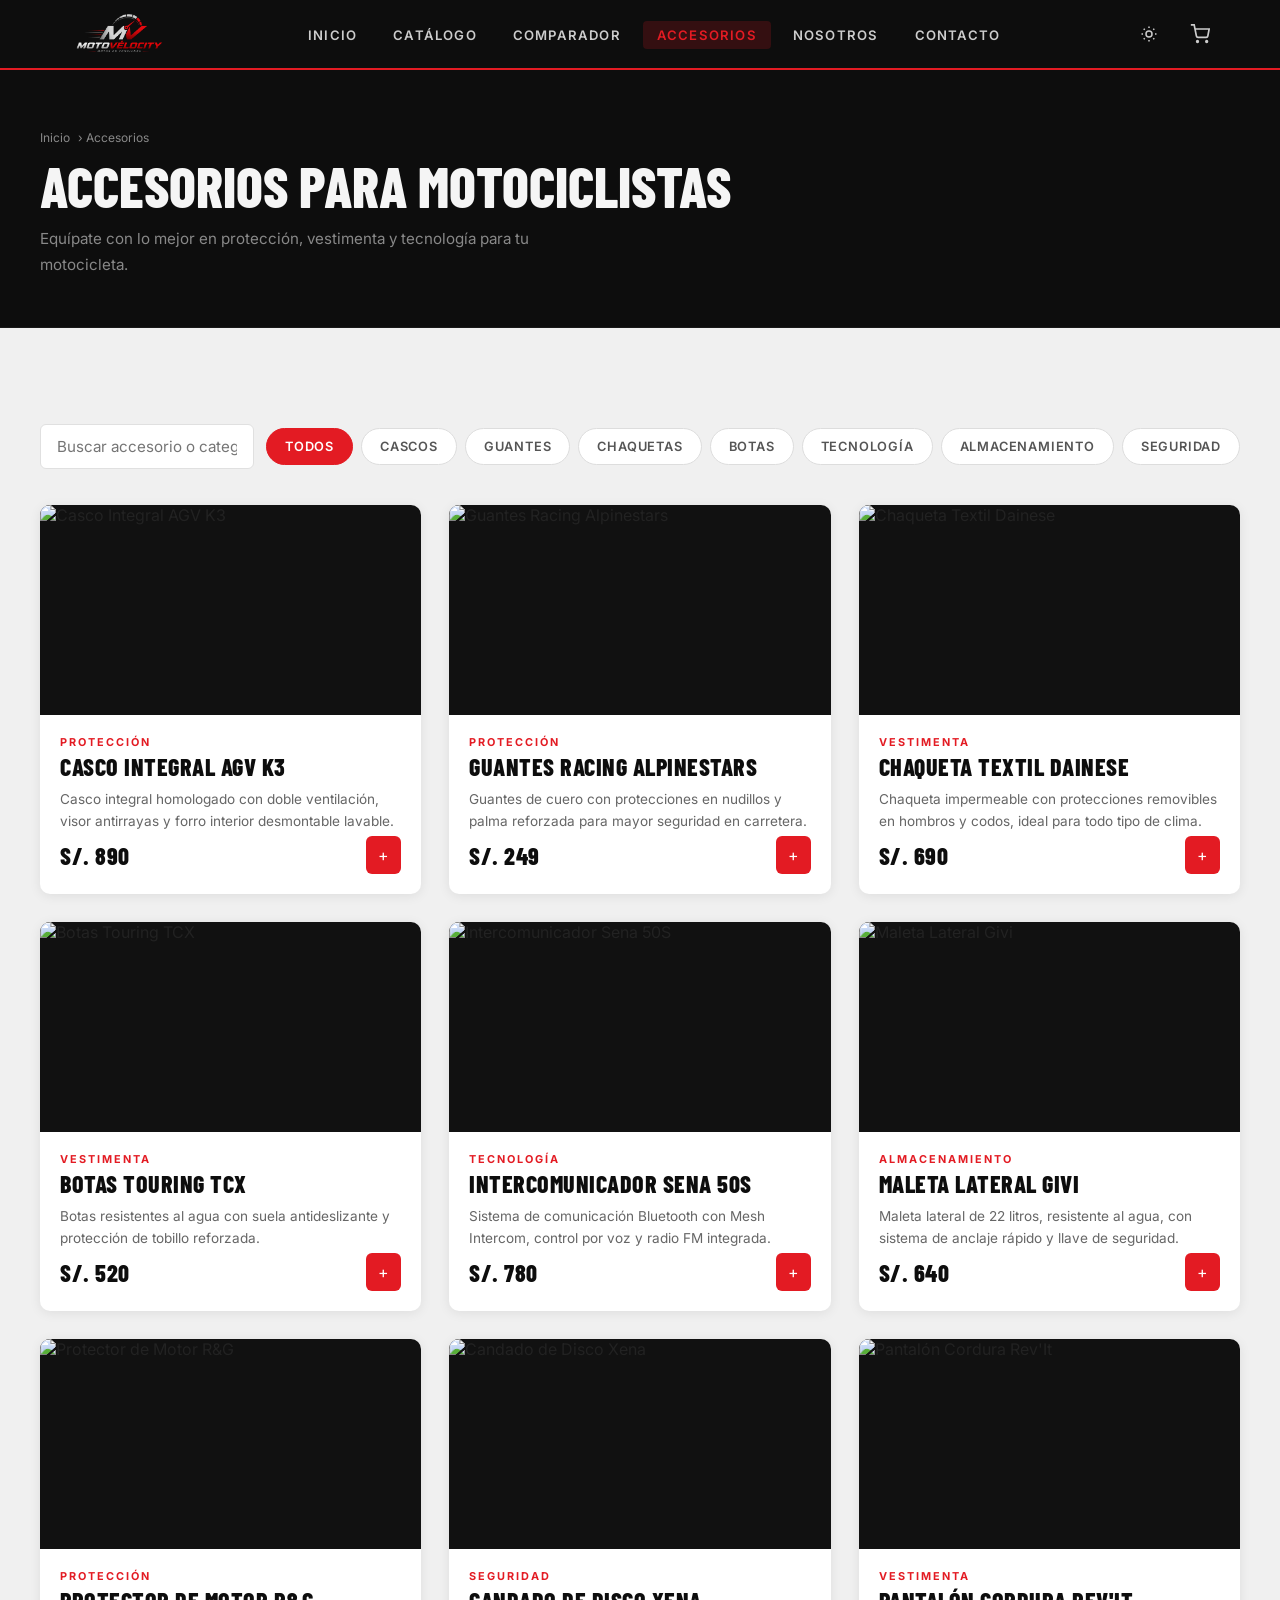
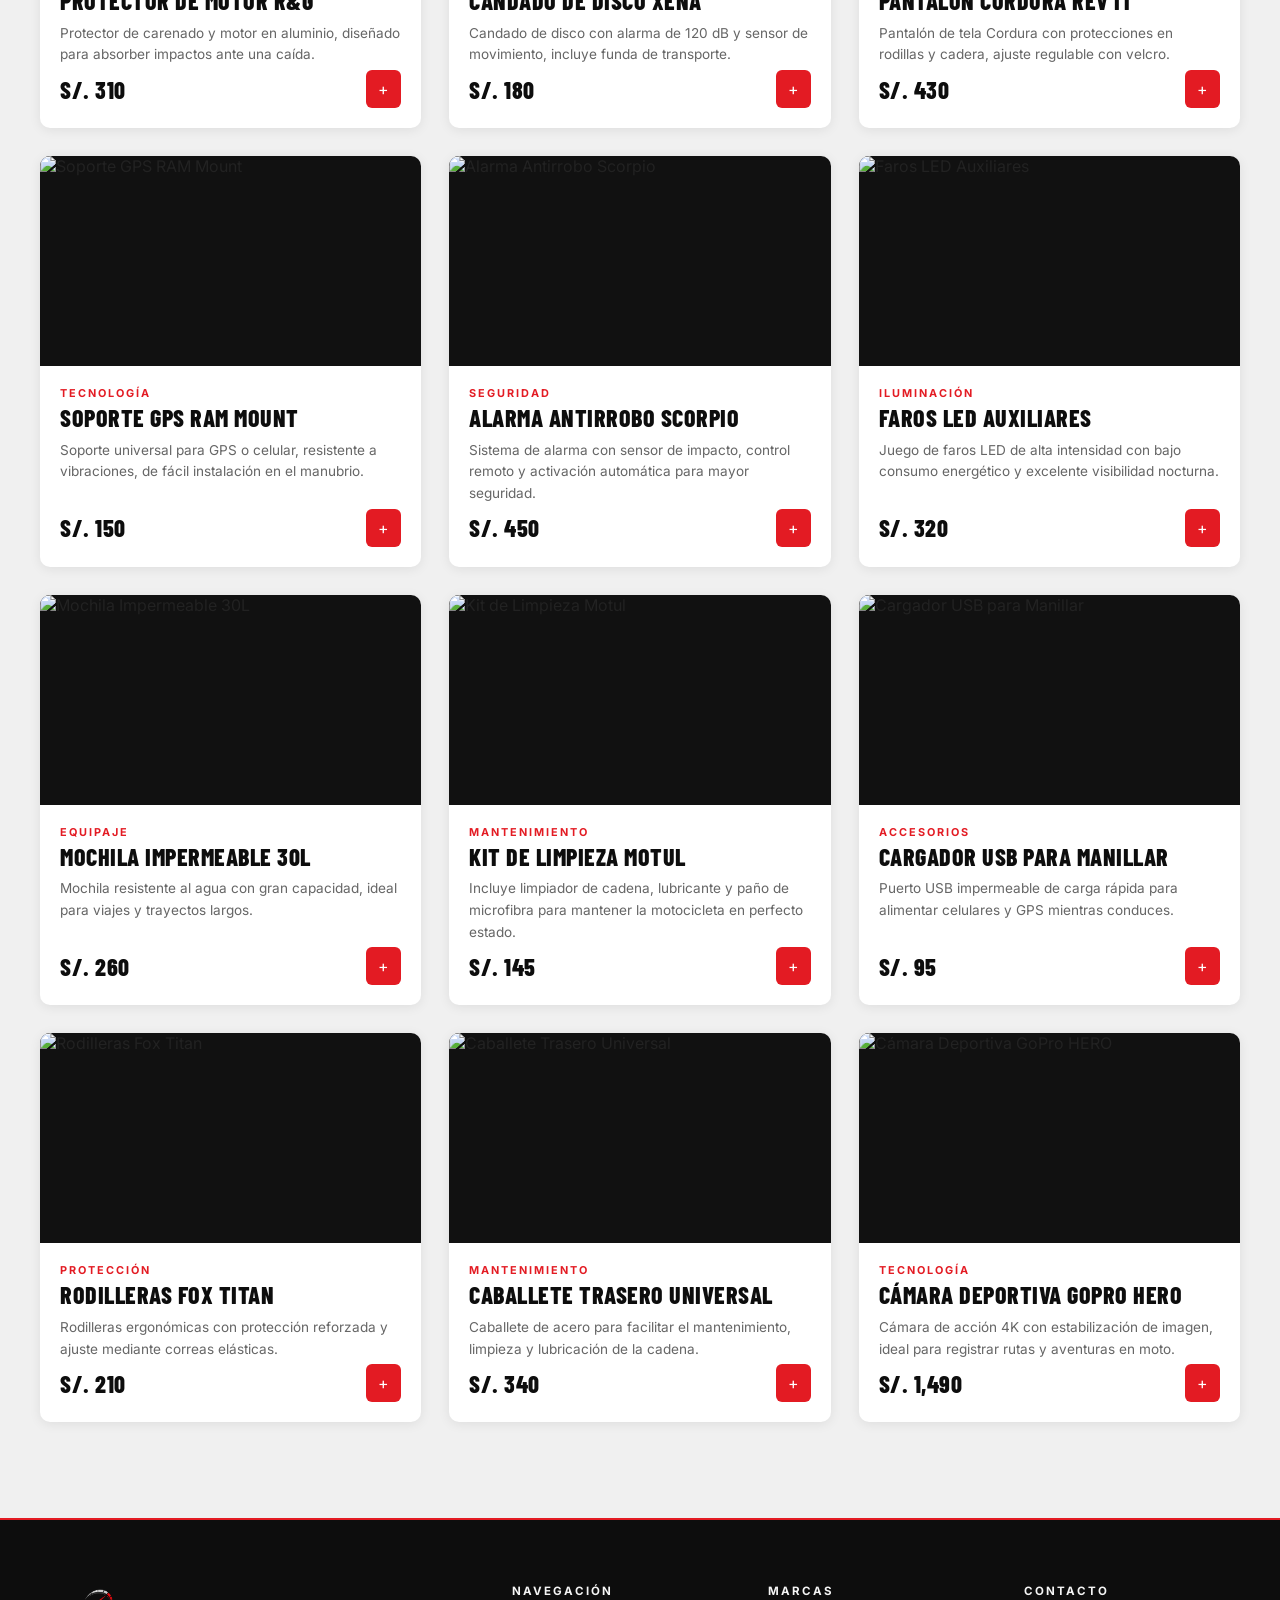
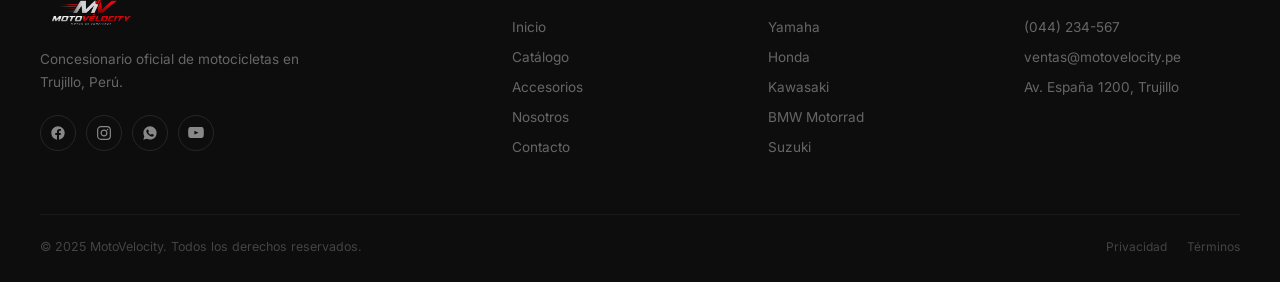
==== commit ee68674e: "Add files via upload" ====
--- a/accesorios.html
+++ b/accesorios.html
@@ -9,6 +9,7 @@
   <link rel="stylesheet" href="estilos.css">
 </head>
 <body>
+<script>try{if(localStorage.getItem('mv_tema')==='oscuro')document.body.classList.add('tema-oscuro');}catch(e){}</script>
 
 <header>
   <div class="header-inner">
@@ -19,14 +20,19 @@
       <ul class="menu">
         <li><a href="index.html">Inicio</a></li>
         <li><a href="catalogo.html">Catálogo</a></li>
+        <li><a href="comparador.html">Comparador</a></li>
         <li><a href="accesorios.html" class="active">Accesorios</a></li>
         <li><a href="nosotros.html">Nosotros</a></li>
         <li><a href="contacto.html">Contacto</a></li>
       </ul>
     </nav>
     <div class="nav-carrito">
+      <button class="btn-tema" id="btn-tema" aria-label="Cambiar tema" title="Cambiar tema claro/oscuro">
+        <svg width="18" height="18" viewBox="0 0 24 24" fill="none" stroke="currentColor" stroke-width="2" aria-hidden="true" class="icono-sol"><circle cx="12" cy="12" r="4"/><path d="M12 2v2M12 20v2M4.93 4.93l1.41 1.41M17.66 17.66l1.41 1.41M2 12h2M20 12h2M6.34 17.66l-1.41 1.41M19.07 4.93l-1.41 1.41"/></svg>
+        <svg width="18" height="18" viewBox="0 0 24 24" fill="none" stroke="currentColor" stroke-width="2" aria-hidden="true" class="icono-luna"><path d="M21 12.79A9 9 0 1 1 11.21 3 7 7 0 0 0 21 12.79z"/></svg>
+      </button>
       <button class="btn-carrito" id="btn-carrito" aria-label="Abrir carrito">
-        🛒
+        <svg width="20" height="20" viewBox="0 0 24 24" fill="none" stroke="currentColor" stroke-width="2" aria-hidden="true"><circle cx="9" cy="21" r="1"/><circle cx="20" cy="21" r="1"/><path d="M1 1h4l2.68 13.39a2 2 0 0 0 2 1.61h9.72a2 2 0 0 0 2-1.61L23 6H6"/></svg>
         <span class="carrito-badge" id="carrito-badge">0</span>
       </button>
       <button class="menu-toggle" id="menu-toggle" aria-label="Menú">
@@ -40,7 +46,7 @@
 <aside class="carrito-drawer" id="carrito-drawer">
   <div class="carrito-header">
     <h3>Tu Carrito</h3>
-    <button class="btn-cerrar-carrito" id="btn-cerrar-carrito">✕</button>
+    <button class="btn-cerrar-carrito" id="btn-cerrar-carrito" aria-label="Cerrar carrito">&times;</button>
   </div>
   <div class="carrito-items" id="carrito-items"></div>
   <div class="carrito-footer">
@@ -54,7 +60,7 @@
 <main>
   <div class="page-hero">
     <div class="page-hero-inner">
-      <div class="breadcrumb"><a href="index.html">Inicio</a> › Accesorios</div>
+      <div class="breadcrumb"><a href="index.html">Inicio</a> &rsaquo; Accesorios</div>
       <h1>Accesorios para Motociclistas</h1>
       <p>Equípate con lo mejor en protección, vestimenta y tecnología para tu motocicleta.</p>
     </div>
@@ -65,7 +71,7 @@
 
       <!-- Buscador y filtros -->
       <div class="barra-busqueda">
-        <input type="text" id="buscador-accesorios" class="input-busqueda" placeholder="🔍  Buscar accesorio o categoría...">
+        <input type="text" id="buscador-accesorios" class="input-busqueda" placeholder="Buscar accesorio o categoria...">
         <div class="filtros-grupo">
           <button class="filtro-btn activo" data-filtro="todos">Todos</button>
           <button class="filtro-btn" data-filtro="casco">Cascos</button>
@@ -90,10 +96,10 @@
       <img src="logo_pagina.png" alt="MotoVélocity" class="footer-logo-img">
       <p class="footer-desc">Concesionario oficial de motocicletas en Trujillo, Perú.</p>
       <div class="footer-social">
-        <a href="#" title="Facebook">f</a>
-        <a href="#" title="Instagram">ig</a>
-        <a href="#" title="WhatsApp">wa</a>
-        <a href="#" title="YouTube">yt</a>
+        <a href="#" title="Facebook" aria-label="Facebook"><svg width="16" height="16" viewBox="0 0 24 24" fill="currentColor" aria-hidden="true"><path d="M22 12.06C22 6.51 17.52 2 12 2S2 6.51 2 12.06c0 5.02 3.66 9.18 8.44 9.94v-7.03H7.9v-2.91h2.54V9.85c0-2.51 1.49-3.9 3.77-3.9 1.09 0 2.24.2 2.24.2v2.46h-1.26c-1.24 0-1.63.78-1.63 1.57v1.88h2.78l-.44 2.91h-2.34V22c4.78-.76 8.44-4.92 8.44-9.94z"/></svg></a>
+        <a href="#" title="Instagram" aria-label="Instagram"><svg width="16" height="16" viewBox="0 0 24 24" fill="none" stroke="currentColor" stroke-width="1.8" aria-hidden="true"><rect x="2.5" y="2.5" width="19" height="19" rx="5"/><circle cx="12" cy="12" r="4.3"/><circle cx="17.4" cy="6.6" r="1.1" fill="currentColor" stroke="none"/></svg></a>
+        <a href="#" title="WhatsApp" aria-label="WhatsApp"><svg width="16" height="16" viewBox="0 0 24 24" fill="currentColor" aria-hidden="true"><path d="M12.04 2C6.58 2 2.13 6.45 2.13 11.91c0 1.75.46 3.46 1.33 4.97L2.05 22l5.25-1.38a9.9 9.9 0 0 0 4.74 1.21h.01c5.46 0 9.91-4.45 9.91-9.91C21.96 6.45 17.5 2 12.04 2zm5.8 14.02c-.24.68-1.4 1.32-1.93 1.4-.49.08-1.11.11-1.79-.11-.41-.13-.94-.3-1.62-.6-2.85-1.23-4.71-4.1-4.85-4.29-.14-.19-1.16-1.54-1.16-2.94s.72-2.08.98-2.37c.24-.27.53-.33.71-.33s.35 0 .5.01c.16.01.38-.06.59.45.24.58.8 2.01.87 2.15.07.14.12.31.02.5-.09.19-.14.31-.28.48-.14.16-.29.36-.42.48-.14.14-.28.28-.12.56.16.28.7 1.16 1.51 1.88 1.04.93 1.91 1.22 2.19 1.36.28.14.44.12.6-.07.16-.19.68-.79.87-1.06.19-.27.37-.22.62-.13.26.09 1.64.77 1.92.91.28.14.47.21.53.33.07.12.07.68-.17 1.36z"/></svg></a>
+        <a href="#" title="YouTube" aria-label="YouTube"><svg width="16" height="16" viewBox="0 0 24 24" fill="currentColor" aria-hidden="true"><path d="M23.5 6.5s-.23-1.64-.94-2.36c-.9-.94-1.9-.95-2.36-1C16.9 3 12 3 12 3h-.01s-4.9 0-8.19.14c-.46.05-1.46.06-2.36 1C.73 4.86.5 6.5.5 6.5S.26 8.42.26 10.35v1.79c0 1.93.24 3.85.24 3.85s.23 1.64.94 2.36c.9.95 2.08.92 2.6 1.02C5.9 19.5 12 19.56 12 19.56s4.9-.01 8.2-.15c.46-.06 1.46-.07 2.36-1.02.71-.72.94-2.36.94-2.36s.24-1.92.24-3.85v-1.79c0-1.93-.24-3.85-.24-3.85zM9.55 14.4V8.6l6.27 2.91-6.27 2.89z"/></svg></a>
       </div>
     </div>
     <div class="footer-col">
@@ -119,14 +125,14 @@
     <div class="footer-col">
       <h4>Contacto</h4>
       <ul>
-        <li><a href="tel:+51044234567">📞 (044) 234-567</a></li>
-        <li><a href="mailto:ventas@motovelocity.pe">✉️ ventas@motovelocity.pe</a></li>
-        <li><a href="#">📍 Av. España 1200, Trujillo</a></li>
+        <li><a href="tel:+51044234567">(044) 234-567</a></li>
+        <li><a href="mailto:ventas@motovelocity.pe">ventas@motovelocity.pe</a></li>
+        <li><a href="#">Av. España 1200, Trujillo</a></li>
       </ul>
     </div>
   </div>
   <div class="footer-bottom contenedor">
-    <p class="footer-copy">© 2025 MotoVélocity. Todos los derechos reservados.</p>
+    <p class="footer-copy">&copy; <time datetime="2025">2025</time> MotoVelocity. Todos los derechos reservados.</p>
     <div class="footer-legal"><a href="#">Privacidad</a><a href="#">Términos</a></div>
   </div>
 </footer>
--- a/estilos.css
+++ b/estilos.css
@@ -1,7 +1,37 @@
 /* ============================================================
    MOTOVELOCITY — ESTILOS PRINCIPALES
-   Paleta: #0d0d0d negro | #e31b23 rojo | #f5f5f5 blanco humo
-           #1a1a1a carbón | #2c2c2c grafito | #c8a84b dorado
+   Autor: Proyecto Integrador — Taller de Programacion Web
+   ============================================================
+   Paleta de colores:
+     Negro:   #0d0d0d  |  Carbon: #1a1a1a  |  Grafito: #2c2c2c
+     Rojo:    #e31b23  |  Dorado: #c8a84b  |  Plata:   #888888
+     Blanco:  #f5f5f5  |  Humo:   #f0f0f0
+   ============================================================
+   Estructura del archivo:
+     1. Variables CSS y reset
+     2. Tipografia y animaciones scroll (reveal)
+     3. Header, navbar y menu hamburguesa
+     4. Drawer del carrito lateral
+     5. Toast de notificacion
+     6. Hero principal
+     7. Botones generales
+     8. Secciones y contenedor
+     9. Strip de marcas
+    10. Filtros y buscador
+    11. Grid de tarjetas (motos y accesorios)
+    12. Tabla comparativa
+    13. Galeria de imagenes
+    14. Ventajas / nosotros
+    15. Testimonios
+    16. Formulario de contacto y validacion
+    17. Pagina de detalle de moto
+    18. Pie de pagina
+    19. CTA band
+    20. Utilidades y estados de validacion
+    21. Responsive: tablets (max 1024px)
+    22. Responsive: mobiles (max 768px)
+    23. Responsive: mobiles pequenos (max 520px)
+    24. Preferencias de movimiento reducido
    ============================================================ */
 
 @import url('https://fonts.googleapis.com/css2?family=Barlow+Condensed:wght@400;600;700;800&family=Inter:wght@300;400;500;600&display=swap');
@@ -1120,6 +1150,7 @@
   transition: all var(--trans);
 }
 .footer-social a:hover { border-color: var(--rojo); color: var(--rojo); background: rgba(227,27,35,0.1); }
+.footer-social a svg { display: block; }
 
 .footer-col h4 {
   font-size: 0.72rem;
@@ -1284,3 +1315,254 @@
   .reveal, .reveal-left, .reveal-right { transition: none; opacity: 1; transform: none; }
   .hero-bg { transition: none; }
 }
+
+/* ── UTILIDADES DE LAYOUT ───────────────────────────────────── */
+
+/* Centrado de CTAs inline en secciones */
+.seccion-cta-center {
+  text-align: center;
+  margin-top: 48px;
+}
+
+/* ── VALIDACION DE FORMULARIO ───────────────────────────────── */
+
+/* Campo con error de validacion */
+.campo-invalido {
+  border-color: var(--rojo) !important;
+  box-shadow: 0 0 0 3px rgba(227, 27, 35, 0.15) !important;
+}
+
+/* Mensaje de error bajo el campo */
+.campo-error {
+  display: block;
+  margin-top: 5px;
+  font-size: 0.76rem;
+  color: var(--rojo);
+  font-weight: 500;
+  letter-spacing: 0.2px;
+}
+
+/* ── ESTRELLAS TESTIMONIOS ──────────────────────────────────── */
+
+/* Estrellas SVG en testimonios */
+.testimonio-estrellas .star {
+  color: var(--dorado);
+  font-size: 1.1rem;
+  letter-spacing: 2px;
+}
+
+/* ── ICONOS SVG EN VENTAJAS ─────────────────────────────────── */
+
+/* Icono SVG dentro del bloque ventaja */
+.ventaja-icono svg {
+  display: block;
+  margin: 0 auto;
+  stroke: var(--rojo);
+}
+
+/* ── ICONOS SVG EN DATOS DE CONTACTO ────────────────────────── */
+
+/* Icono SVG alineado con texto de contacto */
+.contacto-dato-icon svg {
+  display: block;
+  stroke: var(--rojo);
+}
+
+/* ── ICONO SVG EN BOTON CARRITO ─────────────────────────────── */
+
+/* SVG dentro del boton de carrito del header */
+.btn-carrito svg {
+  display: block;
+  stroke: currentColor;
+}
+
+/* ── ICONO SVG CARRITO VACIO / SIN RESULTADOS ───────────────── */
+
+/* Contenedor del icono en estados vacios */
+.carrito-vacio .icon svg,
+.sin-resultados .icon svg {
+  display: block;
+  margin: 0 auto;
+  stroke: var(--plata);
+  opacity: 0.6;
+}
+
+/* ── ETIQUETA ADDRESS EN CONTACTO ───────────────────────────── */
+
+/* Normalizar el estilo del elemento address semantico */
+address.info-contacto {
+  font-style: normal;
+}
+
+/* ============================================================
+   MODO OSCURO / CLARO
+   ============================================================ */
+
+/* Boton de cambio de tema en el header */
+.btn-tema {
+  background: none;
+  border: none;
+  color: #ccc;
+  padding: 6px;
+  display: flex;
+  align-items: center;
+  transition: color var(--trans);
+}
+.btn-tema:hover { color: var(--rojo); }
+.btn-tema svg { display: block; stroke: currentColor; }
+.btn-tema .icono-luna { display: none; }
+body.tema-oscuro .btn-tema .icono-sol { display: none; }
+body.tema-oscuro .btn-tema .icono-luna { display: block; }
+
+/* Transicion suave al cambiar de tema */
+body, .tarjeta-moto, .form-contacto, .input-busqueda, .filtro-btn,
+input[type="text"], input[type="email"], input[type="tel"], select, textarea,
+.testimonio, table, .btn-comparar {
+  transition: background-color 0.25s ease, color 0.25s ease, border-color 0.25s ease, box-shadow 0.25s ease;
+}
+
+/* Fondo general y secciones claras */
+body.tema-oscuro { background-color: #101010; color: #d8d8d8; }
+body.tema-oscuro .seccion-clara { background: #161616; }
+body.tema-oscuro .titulo-seccion { color: var(--blanco); }
+body.tema-oscuro .subtitulo-seccion { color: #999; }
+
+/* Tarjetas de motos / accesorios */
+body.tema-oscuro .tarjeta-moto { background: #1c1c1c; box-shadow: 0 2px 12px rgba(0,0,0,0.5); }
+body.tema-oscuro .tarjeta-moto:hover { box-shadow: 0 12px 36px rgba(0,0,0,0.6); }
+body.tema-oscuro .tarjeta-img-wrap { background: #000; }
+body.tema-oscuro .tarjeta-info h3 { color: var(--blanco); }
+body.tema-oscuro .tarjeta-info p { color: #a8a8a8; }
+body.tema-oscuro .tarjeta-specs { border-color: rgba(255,255,255,0.08); }
+body.tema-oscuro .spec-val { color: var(--blanco); }
+body.tema-oscuro .spec-key { color: #888; }
+body.tema-oscuro .precio { color: var(--blanco); }
+body.tema-oscuro .precio-cuota { color: #999; }
+body.tema-oscuro .btn-detalle { background: #333; }
+body.tema-oscuro .btn-detalle:hover { background: #444; }
+body.tema-oscuro .sin-resultados { color: #888; }
+
+/* Buscador y filtros */
+body.tema-oscuro .input-busqueda { background: #1c1c1c; border-color: #333; color: #eee; }
+body.tema-oscuro .input-busqueda::placeholder { color: #777; }
+body.tema-oscuro .filtro-btn { background: #1c1c1c; border-color: #333; color: #bbb; }
+body.tema-oscuro .filtro-btn.activo { background: var(--rojo); border-color: var(--rojo); color: #fff; }
+
+/* Formulario de contacto */
+body.tema-oscuro .form-contacto { background: #1c1c1c; box-shadow: 0 4px 24px rgba(0,0,0,0.5); }
+body.tema-oscuro .info-contacto h3 { color: var(--blanco); }
+body.tema-oscuro .contacto-dato-text strong { color: #999; }
+body.tema-oscuro .contacto-dato-text span { color: #ccc; }
+body.tema-oscuro .horario-tabla h4 { color: #999; }
+body.tema-oscuro .horario-fila { border-color: #2a2a2a; }
+body.tema-oscuro .horario-fila span:first-child { color: #aaa; }
+body.tema-oscuro .horario-fila span:last-child { color: var(--blanco); }
+body.tema-oscuro label { color: #bbb; }
+body.tema-oscuro input[type="text"],
+body.tema-oscuro input[type="email"],
+body.tema-oscuro input[type="tel"],
+body.tema-oscuro select,
+body.tema-oscuro textarea { background: #242424; border-color: #3a3a3a; color: #eee; }
+body.tema-oscuro input::placeholder,
+body.tema-oscuro textarea::placeholder { color: #777; }
+body.tema-oscuro .campo-checkbox label { color: #aaa; }
+body.tema-oscuro .mensaje-exito { background: #12291d; border-color: #1f7a4a; color: #7be3ab; }
+
+/* Ficha tecnica y detalle */
+body.tema-oscuro .ficha-tecnica { background: #161616; }
+body.tema-oscuro .ficha-fila { border-color: #2a2a2a; }
+body.tema-oscuro .ficha-fila span:first-child { color: #999; }
+body.tema-oscuro .ficha-fila span:last-child { color: var(--blanco); }
+
+/* Tabla comparativa estatica y comparador */
+body.tema-oscuro table { background: #1c1c1c; }
+body.tema-oscuro tbody tr:hover { background: rgba(255,255,255,0.04); }
+body.tema-oscuro tbody td { color: #bbb; }
+body.tema-oscuro tbody td:first-child { color: var(--blanco); }
+
+/* Galeria */
+body.tema-oscuro .galeria-item { background: #000; }
+
+/* ============================================================
+   COMPARADOR DE MOTOCICLETAS
+   ============================================================ */
+
+/* Boton "Comparar" dentro de la tarjeta de moto */
+.btn-comparar {
+  padding: 9px 12px;
+  background: transparent;
+  color: var(--negro);
+  border: 1.5px solid #ddd;
+  border-radius: var(--radio);
+  font-size: 0.78rem;
+  font-weight: 700;
+  text-transform: uppercase;
+  letter-spacing: 0.5px;
+  display: flex;
+  align-items: center;
+  gap: 6px;
+  white-space: nowrap;
+}
+.btn-comparar:hover { border-color: var(--rojo); color: var(--rojo); }
+.btn-comparar.activo { background: var(--rojo); border-color: var(--rojo); color: #fff; }
+.btn-comparar svg { display: block; stroke: currentColor; flex-shrink: 0; }
+body.tema-oscuro .btn-comparar { color: #ddd; border-color: #3a3a3a; }
+body.tema-oscuro .btn-comparar:hover { border-color: var(--rojo); color: var(--rojo); }
+body.tema-oscuro .btn-comparar.activo { background: var(--rojo); border-color: var(--rojo); color: #fff; }
+
+/* Estado vacio del comparador */
+.comparador-vacio {
+  text-align: center;
+  padding: 70px 20px;
+  color: var(--plata);
+}
+.comparador-vacio .icon { font-size: 3rem; margin-bottom: 14px; }
+.comparador-vacio .icon svg { display: block; margin: 0 auto; stroke: var(--plata); opacity: 0.6; }
+.comparador-vacio p { margin-bottom: 20px; line-height: 1.6; }
+
+.comparador-aviso {
+  color: var(--plata);
+  font-size: 0.88rem;
+  margin-bottom: 24px;
+}
+
+/* Tabla de comparacion: filas = especificacion, columnas = motos */
+.comparador-tabla-contenedor { overflow-x: auto; -webkit-overflow-scrolling: touch; border-radius: 10px; }
+.comparador-tabla { width: 100%; min-width: 480px; border-collapse: collapse; background: var(--grafito); border-radius: 10px; overflow: hidden; }
+.comparador-tabla th, .comparador-tabla td { padding: 16px 20px; text-align: left; vertical-align: middle; }
+.comparador-tabla thead th {
+  color: var(--plata);
+  font-size: 0.7rem;
+  text-transform: uppercase;
+  letter-spacing: 1px;
+  font-weight: 700;
+  width: 140px;
+}
+.comparador-tabla tbody tr { border-bottom: 1px solid rgba(255,255,255,0.06); }
+.comparador-tabla tbody tr:last-child { border-bottom: none; }
+.comparador-tabla tbody td { color: #ccc; font-size: 0.9rem; }
+.comparador-tabla tbody tr:first-child td { padding-top: 20px; }
+.comparador-tabla .comparador-fila-label { color: var(--plata); font-size: 0.72rem; text-transform: uppercase; letter-spacing: 0.8px; font-weight: 700; white-space: nowrap; }
+.comparador-tabla .comparador-fila-precio td { color: var(--dorado); font-size: 1.1rem; font-weight: 800; font-family: 'Barlow Condensed', sans-serif; }
+.comparador-tabla .comparador-fila-nombre td { color: var(--blanco); font-size: 1.15rem; font-weight: 800; font-family: 'Barlow Condensed', sans-serif; text-transform: uppercase; }
+.comparador-tabla .comparador-fila-marca td { color: var(--rojo); font-size: 0.7rem; font-weight: 700; text-transform: uppercase; letter-spacing: 1.5px; }
+.comparador-img-cell { width: 200px; }
+.comparador-img-cell img { width: 100%; max-width: 180px; height: 120px; object-fit: cover; border-radius: 8px; }
+.comparador-quitar {
+  margin-top: 10px;
+  padding: 6px 12px;
+  background: none;
+  border: 1px solid rgba(255,255,255,0.15);
+  border-radius: var(--radio);
+  color: var(--plata);
+  font-size: 0.68rem;
+  text-transform: uppercase;
+  letter-spacing: 0.6px;
+  font-weight: 700;
+}
+.comparador-quitar:hover { border-color: var(--rojo); color: var(--rojo); }
+
+@media (max-width: 640px) {
+  .comparador-img-cell { width: 140px; }
+  .comparador-img-cell img { max-width: 120px; height: 90px; }
+}
